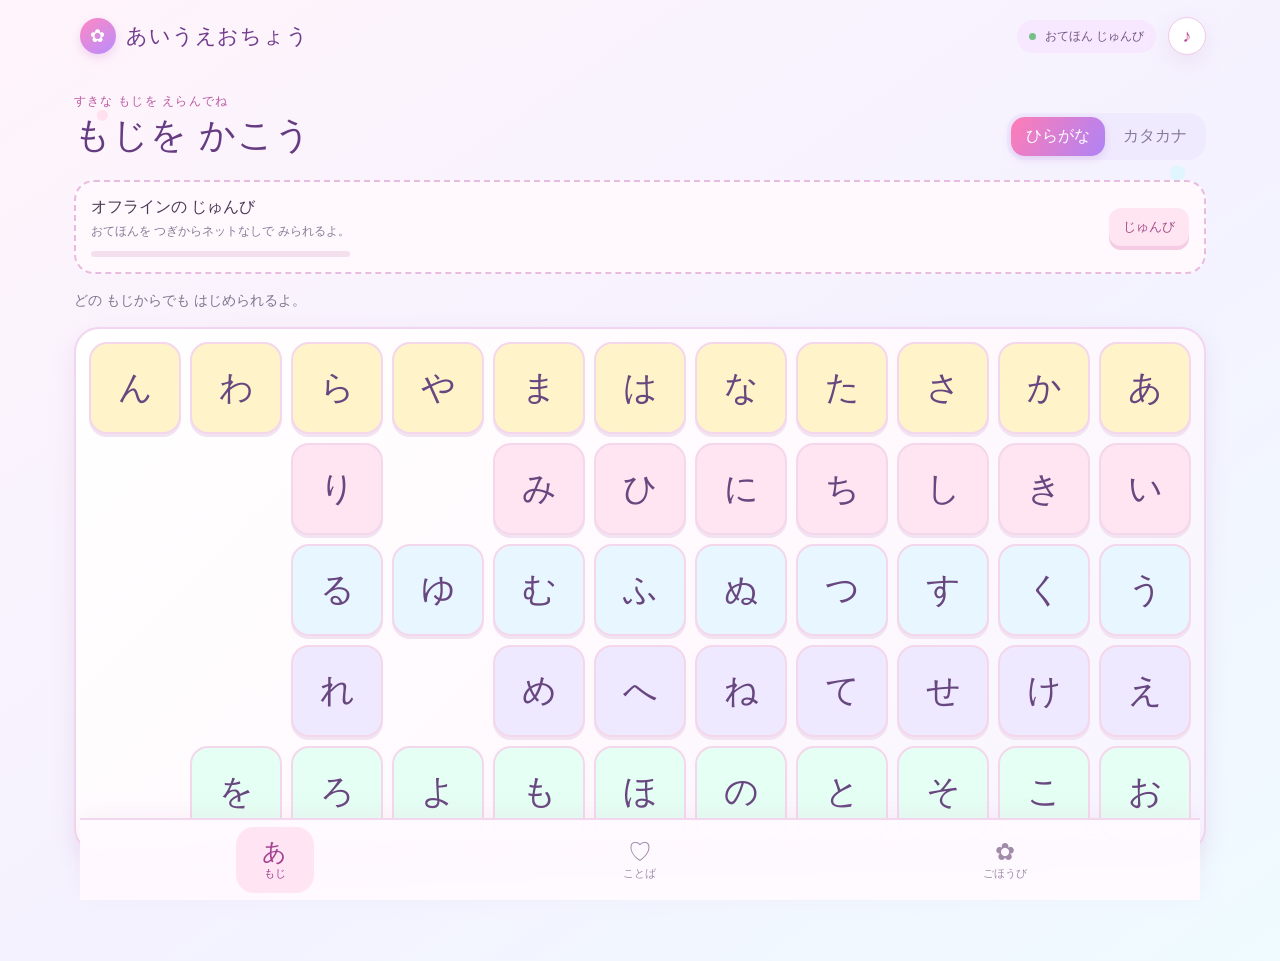
==== index.html @ 5276a76e "Refresh kana practice app for kids" ====
<!doctype html>
<html lang="ja">
  <head>
    <meta charset="utf-8">
    <meta name="viewport" content="width=device-width, initial-scale=1, viewport-fit=cover">
    <meta name="theme-color" content="#fff2fb">
    <meta name="description" content="ひらがなとことばを、じぶんのペースでたのしくかくノートです。">
    <meta name="apple-mobile-web-app-capable" content="yes">
    <meta name="apple-mobile-web-app-title" content="あいうえおちょう">
    <link rel="manifest" href="./manifest.webmanifest">
    <link rel="icon" href="./assets/icon.svg" type="image/svg+xml">
    <link rel="apple-touch-icon" href="./assets/icon.svg">
    <link rel="stylesheet" href="./styles.css">
    <title>あいうえおちょう</title>
  </head>
  <body>
    <div class="app-shell">
      <header class="topbar">
        <button class="brand" data-nav="letters" aria-label="もじへ">
          <span class="brand-mark" aria-hidden="true">✿</span>
          <span>あいうえおちょう</span>
        </button>
        <div class="topbar-right">
          <span class="offline-pill" id="connectionStatus"><i></i> おてほん じゅんび</span>
          <button class="icon-button" id="soundToggle" aria-label="おとの せってい" title="おとの せってい">♪</button>
        </div>
      </header>

      <main id="app" tabindex="-1"></main>

      <nav class="bottom-nav" aria-label="メインメニュー">
        <button data-nav="letters" class="nav-item active"><span>あ</span><small>もじ</small></button>
        <button data-nav="words" class="nav-item"><span>♡</span><small>ことば</small></button>
        <button data-nav="stickers" class="nav-item"><span>✿</span><small>ごほうび</small></button>
      </nav>
    </div>
    <dialog id="modal" class="modal"></dialog>
    <div id="toast" class="toast" role="status" aria-live="polite"></div>
    <script src="./app.js" defer></script>
  </body>
</html>
---- styles.css ----
:root {
  font-family: "Hiragino Maru Gothic ProN", "Yu Gothic", "Meiryo", sans-serif;
  color: #394c43;
  background: #f5f4e8;
  font-synthesis: none;
  --ink: #394c43;
  --muted: #748176;
  --cream: #f5f4e8;
  --paper: #fffdf7;
  --pink: #d99078;
  --pink-light: #f5e5d9;
  --yellow: #e7c977;
  --blue: #bfd2ce;
  --green: #789a7c;
  --line: #dce1d4;
  --shadow: 0 4px 12px rgba(64, 79, 62, .05);
}

* { box-sizing: border-box; }
body { margin: 0; min-width: 320px; min-height: 100vh; background: var(--cream); }
button { font: inherit; color: inherit; cursor: pointer; }
button:focus-visible { outline: 3px solid #6ab6d8; outline-offset: 3px; }
.app-shell { min-height: 100vh; max-width: 1120px; margin: 0 auto; display: flex; flex-direction: column; padding: 0 24px 96px; }
.topbar { height: 72px; display: flex; align-items: center; justify-content: space-between; }
.brand { border: 0; background: none; display: flex; align-items: center; gap: 10px; font-size: 21px; font-weight: 700; letter-spacing: .04em; }
.brand-mark { display: grid; place-items: center; width: 36px; height: 36px; color: #47674d; background: #e1ead9; border-radius: 50%; font-size: 18px; box-shadow: none; }
.topbar-right { display: flex; align-items: center; gap: 12px; }
.offline-pill { color: #748778; background: #edf6eb; border-radius: 99px; padding: 8px 12px; font-size: 12px; }
.offline-pill i { display: inline-block; width: 7px; height: 7px; margin-right: 5px; background: #76bf89; border-radius: 50%; }
.offline-pill.ready { color: #5e7c66; background: #e7f6e9; }
.icon-button { width: 38px; height: 38px; border: 1px solid var(--line); border-radius: 50%; background: var(--paper); font-size: 18px; }
main { flex: 1; }
.page { animation: appear .2s ease-out; }
@keyframes appear { from { opacity: 0; transform: translateY(5px); } to { opacity: 1; transform: none; } }
.eyebrow { color: #748c76; font-size: 12px; font-weight: 700; letter-spacing: .1em; }
h1,h2,h3,p { margin-top: 0; }
h1 { margin-bottom: 8px; font-size: clamp(25px, 4vw, 36px); line-height: 1.4; letter-spacing: .025em; }
h2 { font-size: 19px; }
.subtext { color: var(--muted); font-size: 14px; line-height: 1.8; }
.button { border: 0; border-radius: 12px; background: #64896e; color: white; padding: 12px 20px; font-weight: 700; box-shadow: none; transition: background .12s, transform .12s; }
.button:active { transform: translateY(1px); background: #55785f; }
.button.secondary { color: #536b59; background: #e8eee2; box-shadow: none; }
.button.soft { color: #71584a; background: #f3e7d5; box-shadow: none; }
.button.small { padding: 10px 14px; border-radius: 12px; font-size: 13px; }
.section-heading { display: flex; align-items: end; justify-content: space-between; gap: 12px; margin: 24px 0 13px; }
.section-heading h2 { margin: 0; }
.text-button { border: 0; background: none; color: #6f8c70; padding: 7px; font-weight: 700; }
.quick-grid { display: grid; grid-template-columns: repeat(3,1fr); gap: 14px; }
.quick-card { min-height: 125px; border: 1px solid #e2e3d8; border-radius: 13px; padding: 16px; background: var(--paper); text-align: left; box-shadow: none; transition: background .15s; }
.quick-card:hover { background: #faf8ed; }
.quick-card .route-glyph { width: 39px; height: 39px; display: grid; place-items: center; border: 1px solid #d3dfcf; border-radius: 50%; color: #587b60; background: #eef2e6; font-family: "Yu Mincho", serif; font-size: 21px; margin-bottom: 10px; }
.quick-card strong { display: block; margin-bottom: 5px; }
.quick-card small { color: var(--muted); }
.progress-card { margin-top: 18px; padding: 15px 18px; border: 1px solid #dce4d8; border-radius: 12px; background: #edf1e7; display: flex; align-items: center; gap: 14px; }
.progress-bubble { width: 38px; height: 38px; border-radius: 50%; display: grid; place-items: center; color: #4f7558; background: #dbe7d6; font-size: 15px; font-weight: 700; }
.progress-copy { flex: 1; }
.progress-copy strong { display: block; margin-bottom: 5px; }
.progress-copy small { color: #7d9388; }
.progress-track { width: min(200px, 30%); height: 7px; border-radius: 9px; background: #dbe3d6; overflow: hidden; }
.progress-fill { height: 100%; background: var(--green); border-radius: inherit; transition: width .3s; }
.town-heading { display:flex; align-items:center; justify-content:space-between; margin:16px 0 14px; }
.town-heading h1 { margin:3px 0 0; }
.town-marker { width:45px; height:45px; display:grid; place-items:center; border:1px solid #d2ddce; border-radius:50% 50% 50% 7px; color:#5f7f65; background:#e7eee0; font-size:22px; transform:rotate(-12deg); }
.town-map { padding:17px 19px 18px; border:1px solid #d9e0d4; border-radius:15px; background:#eaf0e4; }
.map-caption { display:flex; justify-content:space-between; color:#5c755f; font-size:13px; font-weight:700; }
.map-progress { color:#788578; font-weight:500; }
.map-route { display:flex; align-items:center; justify-content:center; margin:14px 0 16px; }
.route-stop { flex:0 0 auto; width:42px; height:42px; display:grid; place-items:center; border:1px solid #b9cbb7; border-radius:50%; color:#54745b; background:#fbfaf2; font-family:"Yu Mincho",serif; font-size:19px; }
button.route-stop { padding:0; font:inherit; font-family:"Yu Mincho",serif; }
.route-stop.passed { color:#fff; border-color:#7f9c80; background:#7f9c80; }
.route-stop.current { width:50px; height:50px; color:#fff; border:3px solid #fff9ed; outline:1px solid #c98570; background:#ce8973; font-size:22px; }
.route-stop.future { color:#9ca99a; background:#f5f5ec; }
.route-path { width:min(12vw,72px); border-top:2px dotted #aabcaa; }
.map-button { display:block; margin:0 auto; min-width:190px; }
.page-header { display: flex; align-items: end; justify-content: space-between; gap: 16px; margin: 17px 0 20px; }
.page-header h1 { margin: 0; }
.segmented { display: inline-flex; padding: 4px; background: #f4eee5; border-radius: 14px; gap: 3px; }
.segmented button { border: 0; background: transparent; padding: 9px 15px; border-radius: 11px; color: #847d75; }
.segmented button.selected { color: #554c42; background: white; box-shadow: 0 2px 8px #5b4a3412; }
.kana-grid { display: grid; grid-template-columns: repeat(10,minmax(0,1fr)); gap: 10px; }
.kana-card { position: relative; border: 1px solid var(--line); border-radius: 17px; aspect-ratio: 1; background: var(--paper); display: grid; place-items: center; font-size: clamp(22px,3vw,34px); box-shadow: 0 4px 10px #5b4a3409; transition: transform .12s, border .12s; }
.kana-card:hover { transform: translateY(-2px); border-color: #f3b3bf; }
.kana-card.done::after { content: "✓"; position: absolute; right: 6px; top: 4px; font-size: 11px; color: #64ae83; }
.kana-card .hint { position: absolute; bottom: 6px; color: #9aa5af; font-size: 9px; }
.empty-note { padding: 16px; text-align: center; color: var(--muted); }
.word-grid { display: grid; grid-template-columns: repeat(4,minmax(0,1fr)); gap: 14px; }
.word-card { border: 1px solid #e2e3d8; border-radius: 13px; background: var(--paper); padding: 13px; text-align: left; min-height: 158px; box-shadow: none; }
.word-picture { height: 82px; display: grid; place-items: center; border-radius: 10px; background: #f1f0e3; font-size: 44px; margin-bottom: 11px; }
.word-card strong { font-size: 16px; }
.word-card small { display: block; color: var(--muted); margin-top: 5px; }
.category-row { display: flex; gap: 8px; overflow-x: auto; padding: 1px 1px 10px; scrollbar-width: thin; }
.chip { flex: 0 0 auto; border: 1px solid var(--line); border-radius: 99px; padding: 9px 14px; background: white; color: #7b8287; }
.chip.selected { border-color: #8eaa8f; color: #49694f; background: #eaf0e4; }
.sticker-summary { margin: 16px 0; padding: 20px; background: #fff0d1; border-radius: 20px; display: flex; align-items: center; gap: 16px; }
.sticker-summary b { font-size: 30px; color: #d49332; }
.sticker-board { display: grid; grid-template-columns: repeat(6,minmax(0,1fr)); gap: 13px; }
.sticker { aspect-ratio: 1; border-radius: 21px; background: white; border: 1px solid var(--line); display: grid; place-items: center; font-size: 42px; box-shadow: 0 5px 14px #5b4a3409; }
.sticker.locked { filter: grayscale(1); opacity: .3; }
.modal { border: 0; padding: 0; border-radius: 16px; background: #fffdf8; color: var(--ink); width: min(900px, calc(100vw - 24px)); max-width: none; max-height: min(92vh, 900px); box-shadow: 0 16px 48px #30251e3b; overflow: auto; }
.modal::backdrop { background: #433b3285; backdrop-filter: blur(3px); }
.lesson { padding: 22px; }
.lesson-top { display: flex; align-items: center; justify-content: space-between; gap: 12px; }
.lesson-title { display: flex; align-items: center; gap: 10px; }
.lesson-title h2 { margin: 0; font-size: 17px; }
.close-button { width: 38px; height: 38px; border: 1px solid var(--line); background: white; border-radius: 50%; font-size: 19px; }
.lesson-layout { display: grid; grid-template-columns: .8fr 1.2fr; gap: 18px; margin: 18px 0; }
.guide-card { min-height: 320px; border-radius: 13px; background: #f1f1e7; display: flex; flex-direction: column; align-items: center; justify-content: center; padding: 15px; }
.guide-img { width: min(100%,280px); aspect-ratio: 1; object-fit: contain; }
.guide-char { font-size: 190px; line-height: 1; color: #dfd5c5; }
.guide-label { margin-top: 4px; color: #93897d; font-size: 12px; }
.guide-actions { display: flex; gap: 8px; margin-top: 12px; }
.write-card { display: flex; flex-direction: column; min-width: 0; }
.write-instructions { display: flex; justify-content: space-between; align-items: center; gap: 8px; font-size: 13px; margin: 0 0 9px; }
.canvas-wrap { position: relative; flex: 1; min-height: 270px; border: 1px solid #dce1d4; border-radius: 13px; overflow: hidden; background-color: #fffefa; background-image: linear-gradient(#edf0e8 1px, transparent 1px),linear-gradient(90deg,#edf0e8 1px, transparent 1px); background-size: 25% 25%; touch-action: none; }
.canvas-wrap::before { content: ""; position: absolute; left: 50%; top: 0; bottom: 0; border-left: 1px dashed #d8dfd2; pointer-events: none; }
.canvas-wrap::after { content: ""; position: absolute; top: 50%; left: 0; right: 0; border-top: 1px dashed #d8dfd2; pointer-events: none; }
.word-canvas { background-image: repeating-linear-gradient(to right,transparent 0,transparent calc(100% / var(--cell-count) - 1px),#d8dfd2 calc(100% / var(--cell-count) - 1px),#d8dfd2 calc(100% / var(--cell-count))); background-size:100% 100%; }
.word-canvas::before { display:none; }
.word-canvas::after { left:0; right:0; }
.canvas-wrap canvas { position: absolute; inset: 0; width: 100%; height: 100%; touch-action: none; z-index: 1; }
.ghost-char { position: absolute; inset: 0; display: grid; place-items: center; font-size: min(55vw,210px); color: #e8dccc; opacity: .4; pointer-events: none; }
.word-ghost { grid-template-columns: repeat(var(--cell-count),minmax(0,1fr)); padding:5px; color:#d6ded2; opacity:.48; }
.word-ghost span { min-width:0; justify-self:center; align-self:center; font-size:min(16vw,100px); line-height:1; font-family:"Yu Mincho","Hiragino Mincho ProN",serif; }
.word-lesson .guide-card { justify-content:center; }
.guide-word { display:grid; grid-template-columns:repeat(var(--guide-count),minmax(0,1fr)); align-items:center; gap:3px; width:100%; }
.guide-word figure { margin:0; min-width:0; text-align:center; }
.guide-word .guide-img { width:100%; max-width:100px; }
.guide-word figcaption { margin-top:-6px; color:#778879; font-family:"Yu Mincho",serif; font-size:15px; }
.guide-mark { display:block; color:#9b705d; font-size:10px; }
.lesson-route-label { color:#6c806f; font-size:13px; }
.canvas-controls { display: flex; justify-content: space-between; gap: 8px; padding-top: 11px; }
.canvas-controls .button { flex: 1; }
.lesson-bottom { display: flex; align-items: center; justify-content: space-between; gap: 12px; border-top: 1px solid var(--line); padding-top: 15px; }
.encouragement { color: #748b79; font-size: 13px; }
.toast { position: fixed; left: 50%; bottom: 86px; z-index: 5; opacity: 0; transform: translate(-50%,12px); transition: .2s; color: white; background: #49575b; border-radius: 99px; padding: 12px 18px; pointer-events: none; font-size: 14px; box-shadow: 0 8px 24px #0002; }
.toast.show { opacity: 1; transform: translate(-50%,0); }
.bottom-nav { position: fixed; z-index: 3; bottom: 0; left: 50%; transform: translateX(-50%); width: min(100%,1120px); height: 76px; padding: 7px 12px max(7px, env(safe-area-inset-bottom)); background: #fffefaed; backdrop-filter: blur(14px); border-top: 1px solid #eee8dd; display: flex; justify-content: space-around; }
.nav-item { min-width: 66px; border: 0; background: none; color: #98a0a2; display: flex; flex-direction: column; align-items: center; justify-content: center; gap: 2px; border-radius: 15px; }
.nav-item span { font-size: 21px; line-height: 1; }
.nav-item small { font-size: 10px; }
.nav-item.active { color: #527359; background: #edf2e8; }
.setup-banner { border-radius: 18px; border: 1px dashed #d7c6a2; background: #fffbef; padding: 15px; display: flex; align-items: center; justify-content: space-between; gap: 14px; margin-bottom: 15px; }
.setup-banner p { margin: 4px 0 0; color: #8c8375; font-size: 12px; line-height: 1.6; }
.setup-progress { margin-top: 9px; height: 6px; border-radius: 5px; background: #eee6d6; overflow: hidden; }
.setup-progress span { display: block; height: 100%; width: 0; background: #86bf9b; transition: width .2s; }
.sound-setting { display: flex; align-items: center; justify-content: space-between; gap: 20px; padding: 24px; }
.sound-setting p { color: var(--muted); line-height: 1.7; }
.voice-label { display:block; margin:10px 0 6px; font-size:13px; font-weight:700; }
.voice-select { width:min(100%,390px); min-height:44px; padding:8px 10px; border:1px solid var(--line); border-radius:9px; background:#fffefa; color:var(--ink); font:inherit; }
.voice-note { min-height:28px; margin:6px 0 10px; color:var(--muted); font-size:12px; }
.pill-toggle { border: 0; border-radius: 99px; padding: 10px 15px; background: #edf5f0; }

@media (max-width: 760px) {
  .app-shell { padding: 0 15px 93px; }
  .topbar { height: 62px; }
  .brand { font-size: 18px; }
  .quick-grid { grid-template-columns: repeat(3,minmax(0,1fr)); gap: 8px; }
  .quick-card { padding: 13px; min-height: 115px; }
  .quick-card strong { font-size: 13px; }
  .quick-card small { font-size: 10px; }
  .kana-grid { grid-template-columns: repeat(7,minmax(0,1fr)); gap: 7px; }
  .word-grid { grid-template-columns: repeat(2,minmax(0,1fr)); gap: 10px; }
  .sticker-board { grid-template-columns: repeat(4,minmax(0,1fr)); gap: 9px; }
  .page-header { align-items: start; flex-direction: column; }
}
@media (max-width: 760px) and (orientation: landscape) {
  .word-ghost span { font-size:min(13vw,78px); }
}
@media (max-width: 560px) {
  .offline-pill { font-size: 0; padding: 9px; }
  .offline-pill i { margin: 0; }
  .progress-track { display: none; }
  .map-route { margin: 12px 0 15px; }
  .route-stop { width: 38px; height: 38px; }
  .route-stop.current { width: 46px; height: 46px; }
  .route-path { width: min(10vw,44px); }
  .segmented button { padding: 8px 12px; }
  .kana-grid { grid-template-columns: repeat(5,minmax(0,1fr)); }
  .modal { width: calc(100vw - 14px); border-radius: 20px; }
  .lesson { padding: 14px; }
  .lesson-layout { grid-template-columns: 1fr; gap: 10px; margin: 12px 0; }
  .guide-card { min-height: 160px; flex-direction: row; gap: 14px; }
  .word-lesson .guide-card { min-height: 0; flex-direction: column; }
  .guide-img { width: 135px; }
  .guide-char { font-size: 115px; }
  .guide-label { display: none; }
  .guide-actions { flex-direction: column; }
  .word-lesson .guide-actions { flex-direction: row; }
  .canvas-wrap { min-height: 265px; }
  .word-ghost span { font-size: min(20vw,72px); }
  .sound-setting { align-items: stretch; flex-direction: column; padding: 19px; }
  .sound-setting .pill-toggle { align-self: flex-start; }
}
@media (orientation: portrait) and (min-width: 761px) {
  .app-shell::before { content: "よこむきにすると、もっと かきやすいよ ✿"; display: block; text-align: center; margin-top: 4px; color: #bc8490; font-size: 12px; }
}
@media (prefers-reduced-motion: reduce) { *,*::before,*::after { animation-duration: .01ms !important; transition-duration: .01ms !important; } }

/* Picture-book palette and child-friendly controls */
:root {
  color: #493755;
  background: #fff2fb;
  --ink: #493755;
  --muted: #887b98;
  --cream: #fff2fb;
  --paper: #fff;
  --pink: #ff78b7;
  --pink-light: #ffe0f0;
  --yellow: #ffe27a;
  --blue: #c7efff;
  --green: #7bd8c0;
  --line: #f1d7ec;
  --shadow: 0 8px 24px rgba(173, 102, 165, .12);
}
body {
  background:
    radial-gradient(circle at 8% 12%, #ffe0ed 0 5px, transparent 6px),
    radial-gradient(circle at 92% 18%, #dff6ff 0 7px, transparent 8px),
    linear-gradient(145deg,#fff4fb,#f4f2ff 55%,#effbff);
  color: var(--ink);
}
.app-shell { max-width: 1180px; }
.topbar { position: relative; z-index: 1; }
.brand { color: #703b8d; }
.brand-mark { color: #fff; background: linear-gradient(145deg,#ff88c2,#b88dff); box-shadow: 0 4px 10px #e4a5db66; }
.offline-pill { color: #735482; background: #f7e8ff; }
.offline-pill.ready { color: #257965; background: #e2fff4; }
.icon-button { border-color: #f0cbe6; color: #b74893; background: #fff; box-shadow: var(--shadow); }
h1 { color: #653b82; }
.eyebrow { color: #bc58a0; }
.subtext { color: #80758e; }
.button { background: linear-gradient(110deg,#ff70af,#b879f5); color: #fff; border-radius: 18px; box-shadow: 0 5px 0 #e6c5e4; }
.button:active { background: #d65caf; box-shadow: 0 2px 0 #e6c5e4; }
.button.secondary { color: #68508b; background: #eee8ff; box-shadow: 0 4px 0 #ddd3fa; }
.button.soft { color: #a34c8a; background: #ffe5f2; box-shadow: 0 4px 0 #f5cce4; }
.page { padding-bottom: 12px; }
.page-header { margin-top: 19px; }
.segmented { background: #f0eaff; border-radius: 18px; }
.segmented button { color: #88799a; border-radius: 14px; }
.segmented button.selected { color: #fff; background: linear-gradient(120deg,#ff7cb6,#af83f5); box-shadow: 0 3px 9px #bd81ce44; }
.kana-grid {
  display: grid;
  grid-auto-flow: column;
  grid-template-rows: repeat(5,minmax(58px,1fr));
  grid-template-columns: repeat(11,minmax(0,1fr));
  gap: 9px;
  direction: rtl;
  padding: 13px;
  border: 2px solid #f2d5f0;
  border-radius: 25px;
  background: linear-gradient(135deg,#fff,#fff9fd 55%,#f6f4ff);
  box-shadow: var(--shadow);
}
.kana-card {
  min-width: 0;
  border: 2px solid #f5d7ec;
  border-radius: 18px;
  color: #68467f;
  background: #fff;
  box-shadow: 0 3px 0 #f2e3f2;
  font-weight: 700;
}
.kana-card:nth-child(5n+1) { background: #fff4c9; }
.kana-card:nth-child(5n+2) { background: #ffe5f1; }
.kana-card:nth-child(5n+3) { background: #e8f7ff; }
.kana-card:nth-child(5n+4) { background: #eee9ff; }
.kana-card:nth-child(5n) { background: #e5fff4; }
.kana-card.done { border-color: #ffc5df; }
.kana-card.done::after { color: #ee59a4; }
.kana-empty { min-width: 0; }
.setup-banner { margin: 14px 0; border: 2px dashed #e7bce0; border-radius: 20px; background: #fff9fe; }
.setup-banner p { color: #887b98; }
.setup-progress { background: #f4dfef; }
.setup-progress span { background: linear-gradient(90deg,#ff7eb8,#b789ff); }
.random-word-card {
  display: flex;
  flex-direction: column;
  align-items: center;
  width: min(100%,560px);
  margin: 22px auto;
  padding: 25px 20px;
  border: 2px solid #f0d4ee;
  border-radius: 30px;
  background: linear-gradient(145deg,#fff,#fff6fc 65%,#f6f2ff);
  box-shadow: 0 12px 28px #bf87c429;
  position: relative;
  overflow: hidden;
}
.random-word-card::before, .random-word-card::after { content: "✦"; position: absolute; color: #f3be50; font-size: 24px; }
.random-word-card::before { left: 22px; top: 17px; }
.random-word-card::after { right: 24px; top: 56px; color: #85d9e5; }
.random-word-card .word-picture { width: 132px; height: 112px; margin: 4px 0 8px; border-radius: 34px; background: linear-gradient(145deg,#fff0bd,#ffe1f1); font-size: 70px; }
.random-word { color: #72418d; font-size: clamp(32px,8vw,58px); letter-spacing: .08em; }
.random-word-card > small { color: #9d83a8; }
.word-actions { display: flex; flex-wrap: wrap; justify-content: center; gap: 12px; margin-top: 18px; }
.word-script { margin-top: 18px; }
.sticker-summary { border: 2px solid #f2d7ef; background: linear-gradient(100deg,#fff0fa,#f4f1ff); color: #71487e; }
.sticker-summary > span { font-size: 44px; color: #ff80b7; }
.sticker-summary b { color: #d45ba3; }
.sticker { border: 2px solid #f0d9ee; background: #fff; box-shadow: 0 5px 0 #f1e2f2; }
.sticker.locked { filter: grayscale(.55); opacity: .38; }
.bottom-nav {
  height: 82px;
  background: #fffaffed;
  border-top: 2px solid #f3d8ed;
  box-shadow: 0 -5px 22px #dba9d222;
}
.nav-item { min-width: 78px; color: #a18ba9; border-radius: 18px; }
.nav-item span { font-size: 24px; }
.nav-item small { font-size: 11px; font-weight: 700; }
.nav-item.active { color: #a34191; background: #ffe5f3; }
.modal { border-radius: 26px; background: #fffaff; color: var(--ink); box-shadow: 0 18px 55px #70457c44; }
.modal::backdrop { background: #563e6788; }
.lesson { padding: 22px; }
.lesson-title h2 { color: #68427f; }
.guide-card { border: 2px solid #f2d4ee; border-radius: 23px; background: linear-gradient(145deg,#fff7fd,#f3f2ff); }
.guide-word { display: grid; grid-template-columns: repeat(var(--guide-count),minmax(0,1fr)); align-items: center; gap: 5px; width: 100%; }
.guide-word figure { margin: 0; min-width: 0; text-align: center; }
.guide-word figcaption { margin-top: 2px; color: #9c63a5; font-weight: 700; font-size: 14px; }
.single-glyph { width: min(100%,245px); }
.kana-glyph { position: relative; display: inline-grid; place-items: center; aspect-ratio: 1; width: min(100%,110px); }
.kana-glyph img { display: block; width: 100%; height: 100%; object-fit: contain; }
.kana-glyph.small-kana img { transform: scale(.72); }
.kana-glyph.dakuten::after { content: ""; position: absolute; width: 25%; height: 10%; right: 16%; top: 18%; border-radius: 50%; background: #4a3d4b; transform: rotate(-35deg); box-shadow: 0 10px 0 #4a3d4b; }
.kana-glyph.handakuten::after { content: ""; position: absolute; width: 18%; aspect-ratio: 1; right: 15%; top: 18%; border: 4px solid #4a3d4b; border-radius: 50%; }
.kana-glyph-long { color: #554556; font-size: clamp(45px,12vw,95px); font-family: sans-serif; line-height: 1; }
.kana-glyph.trace { width: 100%; height: 100%; max-width: none; opacity: .16; }
.kana-glyph.trace img { filter: none; }
.kana-glyph.trace.dakuten::after { background: #444; box-shadow: 0 10px 0 #444; }
.kana-glyph.trace.handakuten::after { border-color: #444; }
.ghost-char { display: grid; grid-template-columns: repeat(var(--cell-count),minmax(0,1fr)); padding: 5px; color: #555; opacity: 1; }
.ghost-char:not(.word-ghost) { grid-template-columns: 1fr; }
.ghost-char .kana-glyph { min-width: 0; justify-self: center; align-self: center; }
.word-ghost .kana-glyph { width: 100%; }
.canvas-wrap { border: 2px solid #ecd8eb; border-radius: 20px; background-color: #fff; background-image: linear-gradient(#f5eaf5 1px, transparent 1px),linear-gradient(90deg,#f5eaf5 1px,transparent 1px); }
.canvas-wrap::before, .canvas-wrap::after { border-color: #e5d6eb; }
.word-canvas { background-image: repeating-linear-gradient(to right,transparent 0,transparent calc(100% / var(--cell-count) - 1px),#e9daed calc(100% / var(--cell-count) - 1px),#e9daed calc(100% / var(--cell-count))); }
.canvas-controls .button { min-height: 44px; }
.lesson-bottom { border-color: #f0d8eb; }
.lesson-route-label { color: #9876a2; }
.text-button { color: #a24c97; }
.close-button { border-color: #f0d4ec; color: #8e5790; background: #fff; }
.voice-select { border-color: #ebd2e9; border-radius: 14px; }
.toast { background: #79518a; }
@media (max-width:760px) {
  .app-shell { padding: 0 14px 100px; }
  .kana-grid { grid-template-rows: repeat(5,minmax(50px,1fr)); grid-template-columns: repeat(11,minmax(48px,1fr)); gap: 6px; overflow-x: auto; }
  .kana-card { border-radius: 14px; font-size: 25px; }
  .page-header { align-items: center; flex-direction: row; }
}
@media (max-width:560px) {
  .kana-grid { padding: 9px; }
  .page-header { align-items: flex-start; }
  .page-header h1 { font-size: 28px; }
  .segmented button { padding: 8px 10px; }
  .word-script { width: 100%; justify-content: space-around; }
  .random-word-card { margin-top: 16px; padding: 21px 12px; }
  .random-word-card .word-picture { width: 112px; height: 98px; font-size: 61px; }
  .word-actions { width: 100%; flex-direction: column; }
  .word-actions .button { width: 100%; }
  .guide-word .kana-glyph { width: min(100%,65px); }
  .single-glyph { width: 145px; }
  .lesson { padding: 14px; }
}
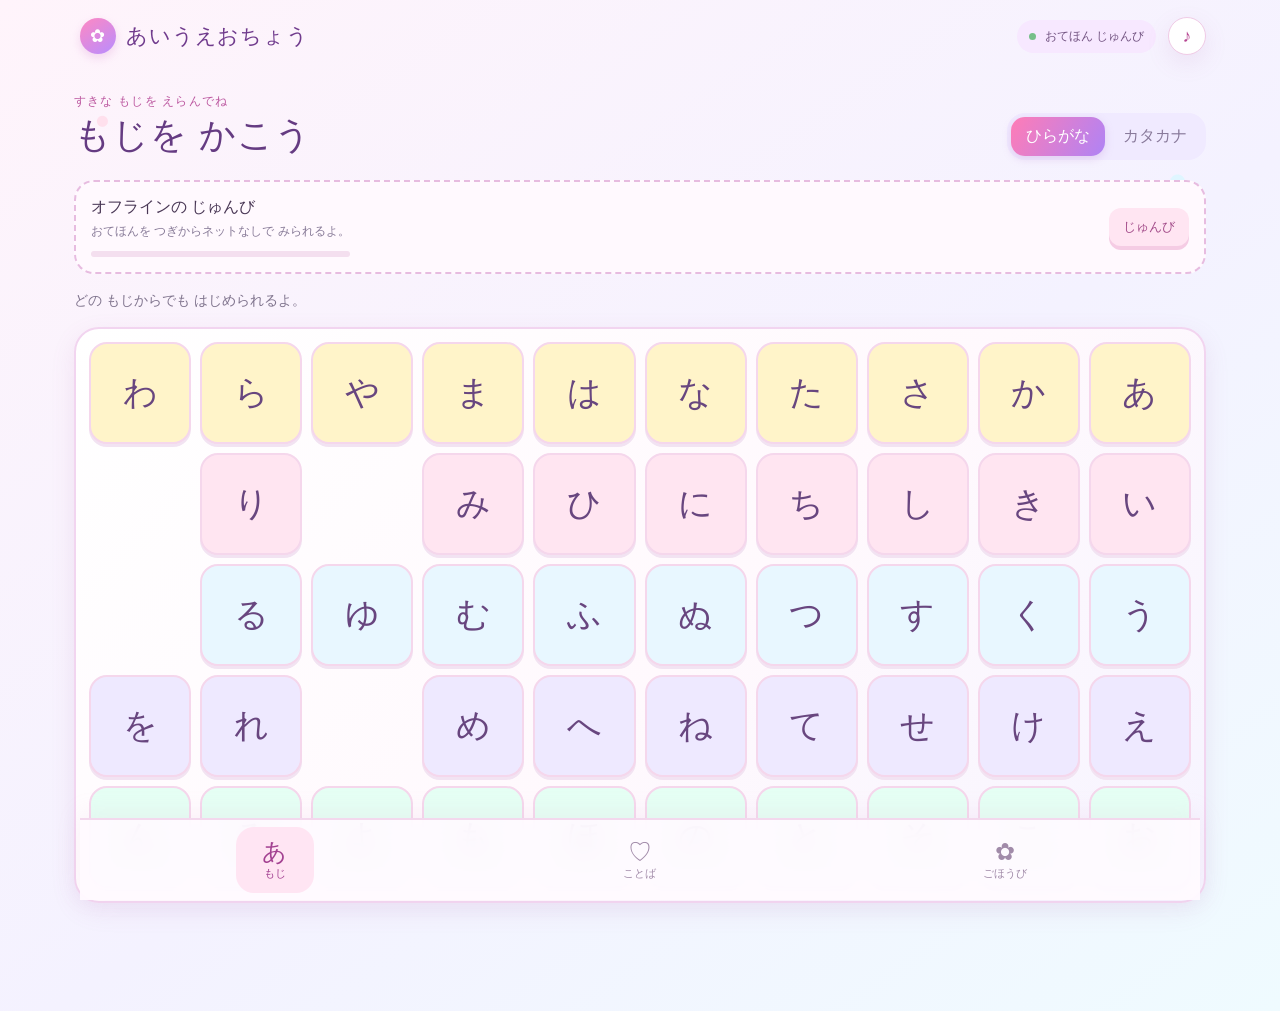
==== commit 055b5fb1: "Force refresh of updated PWA assets" ====
--- a/index.html
+++ b/index.html
@@ -10,7 +10,7 @@
     <link rel="manifest" href="./manifest.webmanifest">
     <link rel="icon" href="./assets/icon.svg" type="image/svg+xml">
     <link rel="apple-touch-icon" href="./assets/icon.svg">
-    <link rel="stylesheet" href="./styles.css">
+    <link rel="stylesheet" href="./styles.css?v=20261017-2">
     <title>あいうえおちょう</title>
   </head>
   <body>
@@ -36,6 +36,6 @@
     </div>
     <dialog id="modal" class="modal"></dialog>
     <div id="toast" class="toast" role="status" aria-live="polite"></div>
-    <script src="./app.js" defer></script>
+    <script src="./app.js?v=20261017-2" defer></script>
   </body>
 </html>
--- a/styles.css
+++ b/styles.css
@@ -242,7 +242,7 @@
   display: grid;
   grid-auto-flow: column;
   grid-template-rows: repeat(5,minmax(58px,1fr));
-  grid-template-columns: repeat(11,minmax(0,1fr));
+  grid-template-columns: repeat(10,minmax(0,1fr));
   gap: 9px;
   direction: rtl;
   padding: 13px;
@@ -321,16 +321,19 @@
 .kana-glyph { position: relative; display: inline-grid; place-items: center; aspect-ratio: 1; width: min(100%,110px); }
 .kana-glyph img { display: block; width: 100%; height: 100%; object-fit: contain; }
 .kana-glyph.small-kana img { transform: scale(.72); }
-.kana-glyph.dakuten::after { content: ""; position: absolute; width: 25%; height: 10%; right: 16%; top: 18%; border-radius: 50%; background: #4a3d4b; transform: rotate(-35deg); box-shadow: 0 10px 0 #4a3d4b; }
-.kana-glyph.handakuten::after { content: ""; position: absolute; width: 18%; aspect-ratio: 1; right: 15%; top: 18%; border: 4px solid #4a3d4b; border-radius: 50%; }
+.kana-glyph.dakuten::before, .kana-glyph.dakuten::after { content: ""; position: absolute; width: 8%; aspect-ratio: 1; border-radius: 50%; background: #4a3d4b; }
+.kana-glyph.dakuten::before { right: 19%; top: 17%; }
+.kana-glyph.dakuten::after { right: 10%; top: 25%; }
+.kana-glyph.handakuten::after { content: ""; position: absolute; width: 17%; aspect-ratio: 1; right: 12%; top: 17%; border: 2.5px solid #4a3d4b; border-radius: 50%; }
 .kana-glyph-long { color: #554556; font-size: clamp(45px,12vw,95px); font-family: sans-serif; line-height: 1; }
 .kana-glyph.trace { width: 100%; height: 100%; max-width: none; opacity: .16; }
 .kana-glyph.trace img { filter: none; }
-.kana-glyph.trace.dakuten::after { background: #444; box-shadow: 0 10px 0 #444; }
+.kana-glyph.trace.dakuten::before, .kana-glyph.trace.dakuten::after { background: #444; }
 .kana-glyph.trace.handakuten::after { border-color: #444; }
 .ghost-char { display: grid; grid-template-columns: repeat(var(--cell-count),minmax(0,1fr)); padding: 5px; color: #555; opacity: 1; }
 .ghost-char:not(.word-ghost) { grid-template-columns: 1fr; }
 .ghost-char .kana-glyph { min-width: 0; justify-self: center; align-self: center; }
+.ghost-char:not(.word-ghost) .kana-glyph { width: min(78%,220px); height: auto; }
 .word-ghost .kana-glyph { width: 100%; }
 .canvas-wrap { border: 2px solid #ecd8eb; border-radius: 20px; background-color: #fff; background-image: linear-gradient(#f5eaf5 1px, transparent 1px),linear-gradient(90deg,#f5eaf5 1px,transparent 1px); }
 .canvas-wrap::before, .canvas-wrap::after { border-color: #e5d6eb; }
@@ -344,7 +347,7 @@
 .toast { background: #79518a; }
 @media (max-width:760px) {
   .app-shell { padding: 0 14px 100px; }
-  .kana-grid { grid-template-rows: repeat(5,minmax(50px,1fr)); grid-template-columns: repeat(11,minmax(48px,1fr)); gap: 6px; overflow-x: auto; }
+  .kana-grid { grid-template-rows: repeat(5,minmax(50px,1fr)); grid-template-columns: repeat(10,minmax(48px,1fr)); gap: 6px; overflow-x: auto; }
   .kana-card { border-radius: 14px; font-size: 25px; }
   .page-header { align-items: center; flex-direction: row; }
 }
